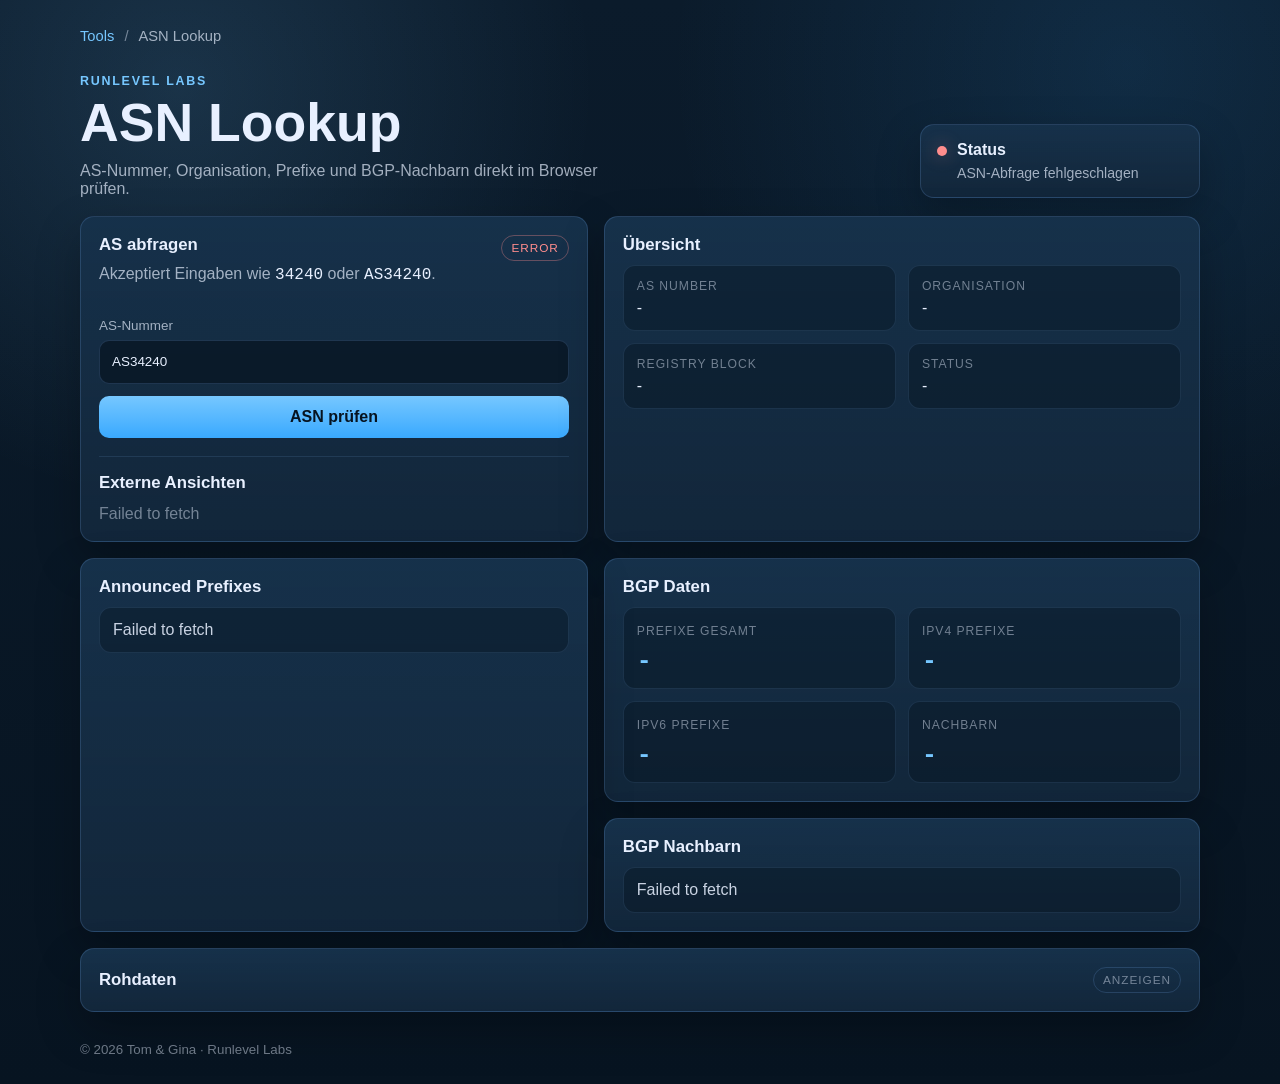
==== asn/index.html @ d8a57b6e "Prepare runlevel tools repository" ====
<!DOCTYPE html>
<html lang="de">
<head>
  <meta charset="UTF-8">
  <meta name="viewport" content="width=device-width, initial-scale=1">
  <title>Runlevel Labs - ASN Lookup</title>
  <meta name="description" content="Statisches ASN Lookup Tool für BGP, Prefixe und Routing-Infos.">
  <link rel="stylesheet" href="style.css">
</head>
<body>
  <header class="asn-header">
    <nav class="top-nav" aria-label="Navigation">
      <a href="../index.html">Tools</a>
      <span>ASN Lookup</span>
    </nav>
    <div class="header-grid">
      <div>
        <p class="eyebrow">Runlevel Labs</p>
        <h1>ASN Lookup</h1>
        <p class="sub">AS-Nummer, Organisation, Prefixe und BGP-Nachbarn direkt im Browser prüfen.</p>
      </div>
      <div class="signal-panel" aria-label="API Status">
        <span id="signal-dot" class="signal-dot" aria-hidden="true"></span>
        <strong>Status</strong>
        <span id="status-text">bereit</span>
      </div>
    </div>
  </header>

  <main class="asn-shell">
    <section class="panel query-panel" aria-labelledby="query-title">
      <div class="panel-head">
        <div>
          <h2 id="query-title">AS abfragen</h2>
          <p>Akzeptiert Eingaben wie <code>34240</code> oder <code>AS34240</code>.</p>
        </div>
        <span id="status-badge" class="badge">idle</span>
      </div>

      <form id="asn-form" class="asn-form">
        <label>
          <span>AS-Nummer</span>
          <input id="asn-input" name="asn" type="text" inputmode="numeric" autocomplete="off" spellcheck="false" placeholder="AS34240" value="AS34240" required>
        </label>
        <button type="submit">ASN prüfen</button>
      </form>

      <div class="query-links" aria-labelledby="links-title">
        <h2 id="links-title">Externe Ansichten</h2>
        <div class="external-links" id="external-links">
          <span class="empty">Noch keine ASN geladen.</span>
        </div>
      </div>
    </section>

    <section class="panel summary-panel" aria-labelledby="summary-title">
      <h2 id="summary-title">Übersicht</h2>
      <dl class="summary-grid">
        <div>
          <dt>AS Number</dt>
          <dd id="asn-number">-</dd>
        </div>
        <div>
          <dt>Organisation</dt>
          <dd id="asn-holder">-</dd>
        </div>
        <div>
          <dt>Registry Block</dt>
          <dd id="asn-block">-</dd>
        </div>
        <div>
          <dt>Status</dt>
          <dd id="asn-announced">-</dd>
        </div>
      </dl>
    </section>

    <section class="panel metrics-panel" aria-labelledby="metrics-title">
      <h2 id="metrics-title">BGP Daten</h2>
      <div class="metric-grid">
        <article class="metric-card">
          <span>Prefixe gesamt</span>
          <strong id="prefix-total">-</strong>
        </article>
        <article class="metric-card">
          <span>IPv4 Prefixe</span>
          <strong id="prefix-v4">-</strong>
        </article>
        <article class="metric-card">
          <span>IPv6 Prefixe</span>
          <strong id="prefix-v6">-</strong>
        </article>
        <article class="metric-card">
          <span>Nachbarn</span>
          <strong id="neighbour-total">-</strong>
        </article>
      </div>
    </section>

    <section class="panel prefixes-panel" aria-labelledby="prefixes-title">
      <h2 id="prefixes-title">Announced Prefixes</h2>
      <ul id="prefix-list" class="record-list">
        <li class="empty">Noch keine Daten.</li>
      </ul>
    </section>

    <section class="panel neighbours-panel" aria-labelledby="neighbours-title">
      <h2 id="neighbours-title">BGP Nachbarn</h2>
      <ul id="neighbour-list" class="record-list">
        <li class="empty">Noch keine Daten.</li>
      </ul>
    </section>

    <section class="panel raw-panel" aria-labelledby="raw-title">
      <details class="raw-details">
        <summary>
          <span id="raw-title">Rohdaten</span>
          <span class="raw-details__hint">anzeigen</span>
        </summary>
        <pre id="raw-output">Noch keine Antwort.</pre>
      </details>
    </section>
  </main>

  <footer class="asn-footer">
    <small class="footer-copy">&copy; 2026 Tom &amp; Gina &middot; Runlevel Labs</small>
  </footer>

  <script type="module" src="app.js"></script>
</body>
</html>
---- asn/style.css ----
:root {
  --bg: #0b1b2b;
  --bg-deep: #071421;
  --panel: #12263a;
  --line: rgba(130, 185, 255, 0.18);
  --text: #e8f0ff;
  --muted: rgba(232, 240, 255, 0.68);
  --quiet: rgba(232, 240, 255, 0.46);
  --accent: #76c7ff;
  --accent-strong: #39a9ff;
  --ok: #7ee787;
  --warn: #f7d774;
  --bad: #ff8d8d;
  --shadow: 0 18px 44px rgba(0, 0, 0, 0.26);
}

* {
  box-sizing: border-box;
}

body {
  margin: 0;
  min-height: 100vh;
  font-family: Arial, sans-serif;
  background:
    radial-gradient(circle at 14% 8%, rgba(118, 199, 255, 0.14), transparent 28%),
    radial-gradient(circle at 88% 6%, rgba(57, 169, 255, 0.12), transparent 30%),
    linear-gradient(180deg, var(--bg) 0%, var(--bg-deep) 100%);
  color: var(--text);
}

a {
  color: inherit;
}

.asn-header,
.asn-shell,
.asn-footer {
  width: min(1120px, calc(100% - 40px));
  margin: 0 auto;
}

.asn-header {
  padding: 28px 0 18px;
}

.top-nav {
  display: flex;
  align-items: center;
  gap: 10px;
  margin-bottom: 30px;
  color: var(--muted);
  font-size: 0.92rem;
}

.top-nav a {
  color: var(--accent);
  text-decoration: none;
}

.top-nav a:hover,
.top-nav a:focus-visible {
  text-decoration: underline;
}

.top-nav span::before {
  content: "/";
  margin-right: 10px;
  color: var(--quiet);
}

.header-grid {
  display: grid;
  grid-template-columns: minmax(0, 1fr) 280px;
  gap: 18px;
  align-items: end;
}

.eyebrow {
  margin: 0 0 8px;
  color: var(--accent);
  font-size: 0.78rem;
  font-weight: 700;
  letter-spacing: 0.14em;
  text-transform: uppercase;
}

h1,
h2,
p {
  margin-top: 0;
}

h1 {
  margin-bottom: 12px;
  font-size: clamp(2rem, 5vw, 3.35rem);
  line-height: 1;
}

h2 {
  margin-bottom: 10px;
  font-size: 1.05rem;
}

code {
  color: var(--text);
  font-family: Consolas, "Courier New", monospace;
}

.sub,
.panel p,
.asn-footer {
  color: var(--muted);
}

.sub {
  max-width: 62ch;
  margin-bottom: 0;
}

.signal-panel,
.panel {
  background:
    linear-gradient(180deg, rgba(23, 52, 79, 0.76), rgba(18, 38, 58, 0.94)),
    var(--panel);
  border: 1px solid var(--line);
  border-radius: 14px;
  box-shadow: var(--shadow);
}

.signal-panel {
  display: grid;
  grid-template-columns: auto 1fr;
  gap: 6px 10px;
  padding: 16px;
  color: var(--muted);
}

.signal-panel strong {
  color: var(--text);
}

.signal-panel span:last-child {
  grid-column: 2;
  font-size: 0.88rem;
}

.signal-dot {
  width: 10px;
  height: 10px;
  margin-top: 5px;
  border-radius: 999px;
  background: var(--ok);
  box-shadow: 0 0 18px rgba(126, 231, 135, 0.5);
}

.signal-dot.warn {
  background: var(--warn);
  box-shadow: 0 0 18px rgba(247, 215, 116, 0.45);
}

.signal-dot.bad {
  background: var(--bad);
  box-shadow: 0 0 18px rgba(255, 141, 141, 0.42);
}

.asn-shell {
  display: grid;
  grid-template-columns: 0.92fr 1.08fr;
  gap: 16px;
  padding-bottom: 28px;
}

.panel {
  min-width: 0;
  padding: 18px;
}

.query-panel,
.prefixes-panel {
  grid-column: 1;
}

.query-panel {
  grid-row: 1;
}

.prefixes-panel {
  grid-row: 2 / span 2;
}

.summary-panel,
.metrics-panel,
.neighbours-panel {
  grid-column: 2;
}

.summary-panel {
  grid-row: 1;
}

.metrics-panel {
  grid-row: 2;
}

.neighbours-panel {
  grid-row: 3;
}

.raw-panel {
  grid-column: 1 / -1;
  grid-row: 4;
}

.panel-head {
  display: flex;
  gap: 16px;
  justify-content: space-between;
  align-items: start;
  margin-bottom: 16px;
}

.badge {
  flex: 0 0 auto;
  padding: 5px 9px;
  color: var(--quiet);
  font-size: 0.74rem;
  letter-spacing: 0.08em;
  text-transform: uppercase;
  border: 1px solid var(--line);
  border-radius: 999px;
}

.badge.ok {
  color: var(--ok);
  border-color: rgba(126, 231, 135, 0.34);
}

.badge.warn {
  color: var(--warn);
  border-color: rgba(247, 215, 116, 0.34);
}

.badge.bad {
  color: var(--bad);
  border-color: rgba(255, 141, 141, 0.34);
}

.asn-form {
  display: grid;
  gap: 12px;
  margin-top: 18px;
}

label {
  display: grid;
  gap: 7px;
  color: var(--muted);
  font-size: 0.84rem;
}

input,
button {
  font: inherit;
}

input {
  width: 100%;
  min-height: 44px;
  color: var(--text);
  background: rgba(7, 20, 33, 0.72);
  border: 1px solid var(--line);
  border-radius: 10px;
  padding: 0 12px;
}

input:focus,
button:focus-visible {
  outline: 2px solid rgba(118, 199, 255, 0.42);
  outline-offset: 2px;
}

button {
  min-height: 42px;
  cursor: pointer;
  color: #061320;
  font-weight: 700;
  background: linear-gradient(180deg, var(--accent), var(--accent-strong));
  border: 0;
  border-radius: 10px;
}

button:hover {
  filter: brightness(1.05);
}

.summary-grid,
.metric-grid {
  display: grid;
  grid-template-columns: repeat(2, minmax(0, 1fr));
  gap: 12px;
  margin: 0;
}

.summary-grid div,
.metric-card,
.record-list li {
  min-width: 0;
  padding: 13px;
  background: rgba(7, 20, 33, 0.42);
  border: 1px solid rgba(130, 185, 255, 0.12);
  border-radius: 12px;
}

dt,
.metric-card span {
  color: var(--quiet);
  font-size: 0.76rem;
  letter-spacing: 0.08em;
  text-transform: uppercase;
}

dd {
  margin: 6px 0 0;
  color: var(--text);
  overflow-wrap: anywhere;
}

.metric-card strong {
  display: block;
  margin-top: 8px;
  color: var(--accent);
  font-family: Consolas, "Courier New", monospace;
  font-size: 1.55rem;
}

.record-list {
  display: grid;
  gap: 8px;
  margin: 0;
  padding: 0;
  list-style: none;
}

.record-list li {
  display: grid;
  gap: 5px;
  color: rgba(232, 240, 255, 0.86);
  overflow-wrap: anywhere;
}

.record-list strong {
  color: var(--text);
  font-family: Consolas, "Courier New", monospace;
}

.record-list span,
.empty {
  color: var(--quiet);
}

.external-links {
  display: flex;
  flex-wrap: wrap;
  gap: 10px;
}

.query-links {
  margin-top: 18px;
  padding-top: 16px;
  border-top: 1px solid rgba(130, 185, 255, 0.12);
}

.query-links h2 {
  margin-bottom: 12px;
}

.external-links a {
  display: inline-flex;
  align-items: center;
  min-height: 34px;
  padding: 0 12px;
  color: var(--accent);
  text-decoration: none;
  background: rgba(118, 199, 255, 0.08);
  border: 1px solid rgba(118, 199, 255, 0.2);
  border-radius: 999px;
}

.external-links a:hover,
.external-links a:focus-visible {
  text-decoration: underline;
}

pre {
  min-height: 180px;
  max-height: 360px;
  overflow: auto;
  margin: 0;
  padding: 14px;
  color: rgba(232, 240, 255, 0.78);
  background: rgba(7, 20, 33, 0.72);
  border: 1px solid rgba(130, 185, 255, 0.12);
  border-radius: 12px;
  font-family: Consolas, "Courier New", monospace;
  font-size: 0.86rem;
  line-height: 1.55;
}

.raw-details summary {
  display: flex;
  align-items: center;
  justify-content: space-between;
  gap: 12px;
  cursor: pointer;
  list-style: none;
}

.raw-details summary::-webkit-details-marker {
  display: none;
}

.raw-details summary span:first-child {
  color: var(--text);
  font-size: 1.05rem;
  font-weight: 700;
}

.raw-details__hint {
  padding: 5px 9px;
  color: var(--quiet);
  font-size: 0.74rem;
  letter-spacing: 0.08em;
  text-transform: uppercase;
  border: 1px solid var(--line);
  border-radius: 999px;
}

.raw-details[open] .raw-details__hint {
  color: var(--accent);
  border-color: rgba(118, 199, 255, 0.34);
}

.raw-details[open] pre {
  margin-top: 14px;
}

.asn-footer {
  padding: 0 0 26px;
  color: rgba(232, 240, 255, 0.46);
  text-align: left;
}

.footer-copy {
  color: rgba(232, 240, 255, 0.46);
}

@media (max-width: 860px) {
  .header-grid,
  .asn-shell,
  .summary-grid,
  .metric-grid {
    grid-template-columns: 1fr;
  }

  .query-panel,
  .summary-panel,
  .metrics-panel,
  .prefixes-panel,
  .neighbours-panel,
  .raw-panel {
    grid-column: auto;
    grid-row: auto;
  }
}

@media (max-width: 560px) {
  .asn-header,
  .asn-shell,
  .asn-footer {
    width: min(100% - 28px, 1120px);
  }

  .asn-header {
    padding-top: 22px;
  }

  .panel {
    padding: 15px;
  }
}
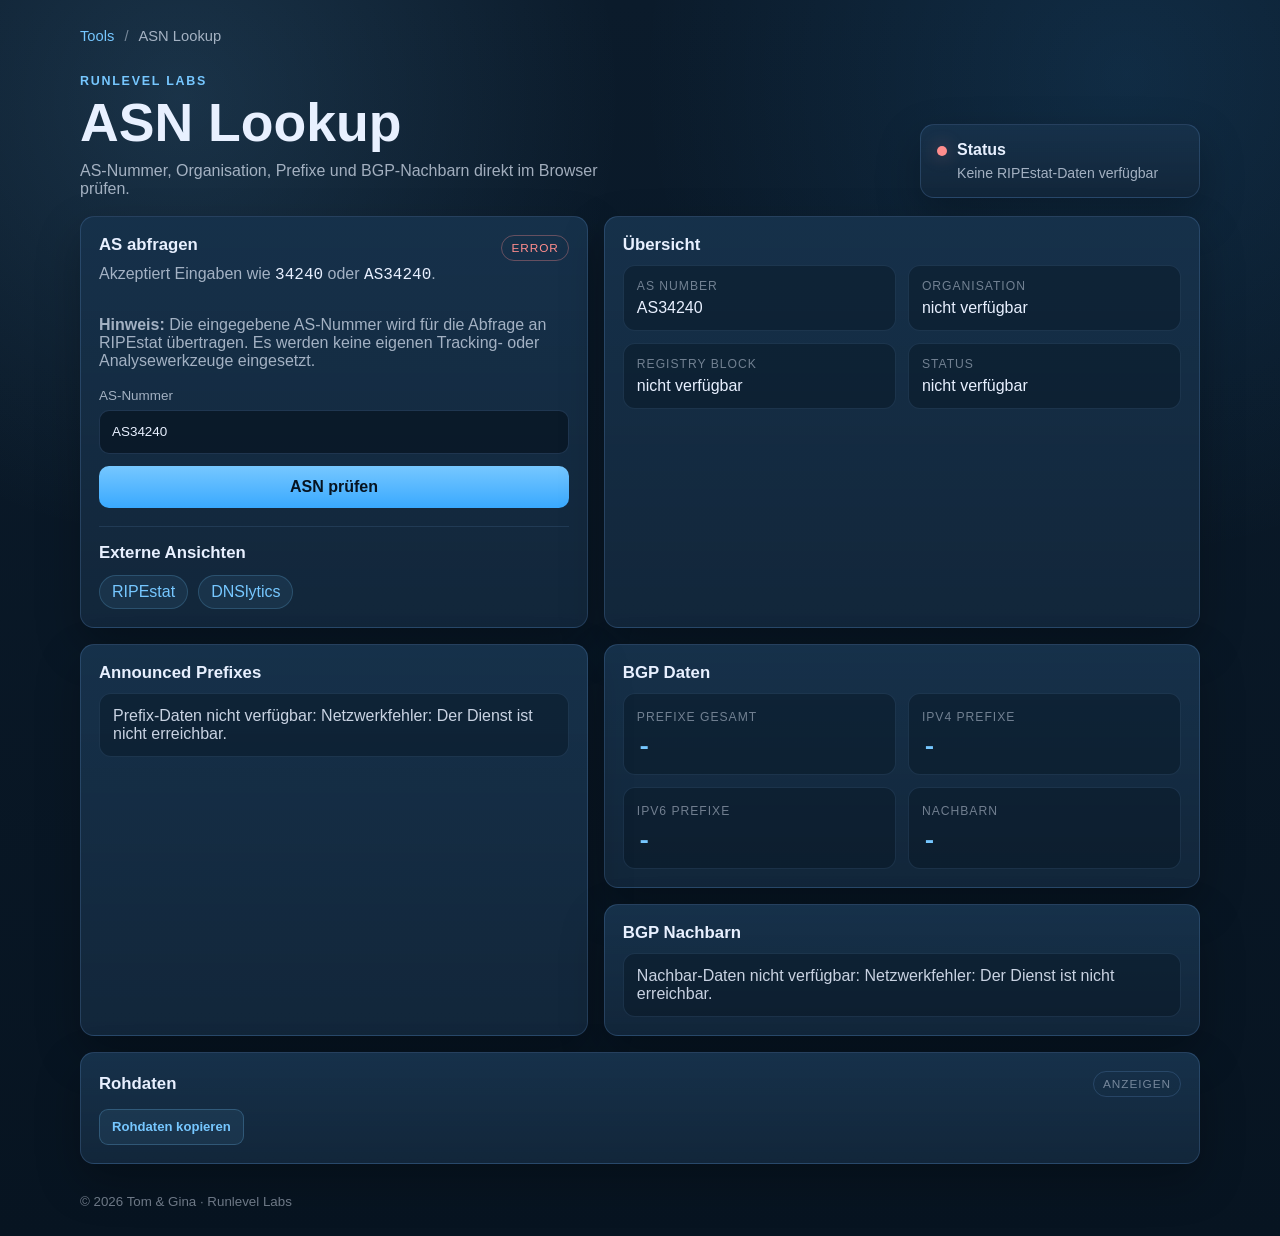
==== commit c4de57d8: "fix: improve tool edge cases and privacy notes" ====
--- a/asn/index.html
+++ b/asn/index.html
@@ -6,6 +6,7 @@
   <title>Runlevel Labs - ASN Lookup</title>
   <meta name="description" content="Statisches ASN Lookup Tool für BGP, Prefixe und Routing-Infos.">
   <link rel="stylesheet" href="style.css">
+  <link rel="stylesheet" href="../core/utilities.css">
 </head>
 <body>
   <header class="asn-header">
@@ -22,20 +23,22 @@
       <div class="signal-panel" aria-label="API Status">
         <span id="signal-dot" class="signal-dot" aria-hidden="true"></span>
         <strong>Status</strong>
-        <span id="status-text">bereit</span>
+        <span id="status-text" role="status" aria-live="polite" aria-atomic="true">bereit</span>
       </div>
     </div>
   </header>
 
-  <main class="asn-shell">
+  <main class="asn-shell technical-content">
     <section class="panel query-panel" aria-labelledby="query-title">
       <div class="panel-head">
         <div>
           <h2 id="query-title">AS abfragen</h2>
           <p>Akzeptiert Eingaben wie <code>34240</code> oder <code>AS34240</code>.</p>
         </div>
-        <span id="status-badge" class="badge">idle</span>
+        <span id="status-badge" class="badge" aria-hidden="true">idle</span>
       </div>
+
+      <p><strong>Hinweis:</strong> Die eingegebene AS-Nummer wird für die Abfrage an RIPEstat übertragen. Es werden keine eigenen Tracking- oder Analysewerkzeuge eingesetzt.</p>
 
       <form id="asn-form" class="asn-form">
         <label>
@@ -119,6 +122,7 @@
         </summary>
         <pre id="raw-output">Noch keine Antwort.</pre>
       </details>
+      <button class="copy-button" type="button" data-copy-target="#raw-output">Rohdaten kopieren</button>
     </section>
   </main>
 
--- a/core/utilities.css
+++ b/core/utilities.css
@@ -0,0 +1,54 @@
+.copy-button {
+  display: inline-flex;
+  align-items: center;
+  justify-content: center;
+  min-height: 36px;
+  margin-top: 12px;
+  padding: 0 12px;
+  color: var(--accent);
+  background: rgba(118, 199, 255, 0.08);
+  border: 1px solid rgba(118, 199, 255, 0.24);
+  border-radius: 9px;
+  font: inherit;
+  font-size: 0.82rem;
+  font-weight: 700;
+  cursor: pointer;
+}
+
+.copy-button:hover,
+.copy-button:focus-visible {
+  color: var(--text);
+  background: rgba(118, 199, 255, 0.14);
+  border-color: rgba(118, 199, 255, 0.46);
+}
+
+.copy-button:focus-visible {
+  outline: 3px solid rgba(118, 199, 255, 0.28);
+  outline-offset: 2px;
+}
+
+.copy-button.is-copied {
+  color: var(--ok);
+  border-color: rgba(110, 231, 159, 0.42);
+}
+
+.copy-button.is-error {
+  color: var(--bad);
+  border-color: rgba(255, 123, 137, 0.42);
+}
+
+.technical-content :where(dd, output, pre, .record-value, .record-list li, .result-card strong) {
+  min-width: 0;
+  overflow-wrap: anywhere;
+}
+
+@media (max-width: 560px) {
+  .copy-button {
+    width: 100%;
+  }
+
+  .technical-content pre {
+    white-space: pre-wrap;
+    word-break: break-word;
+  }
+}
